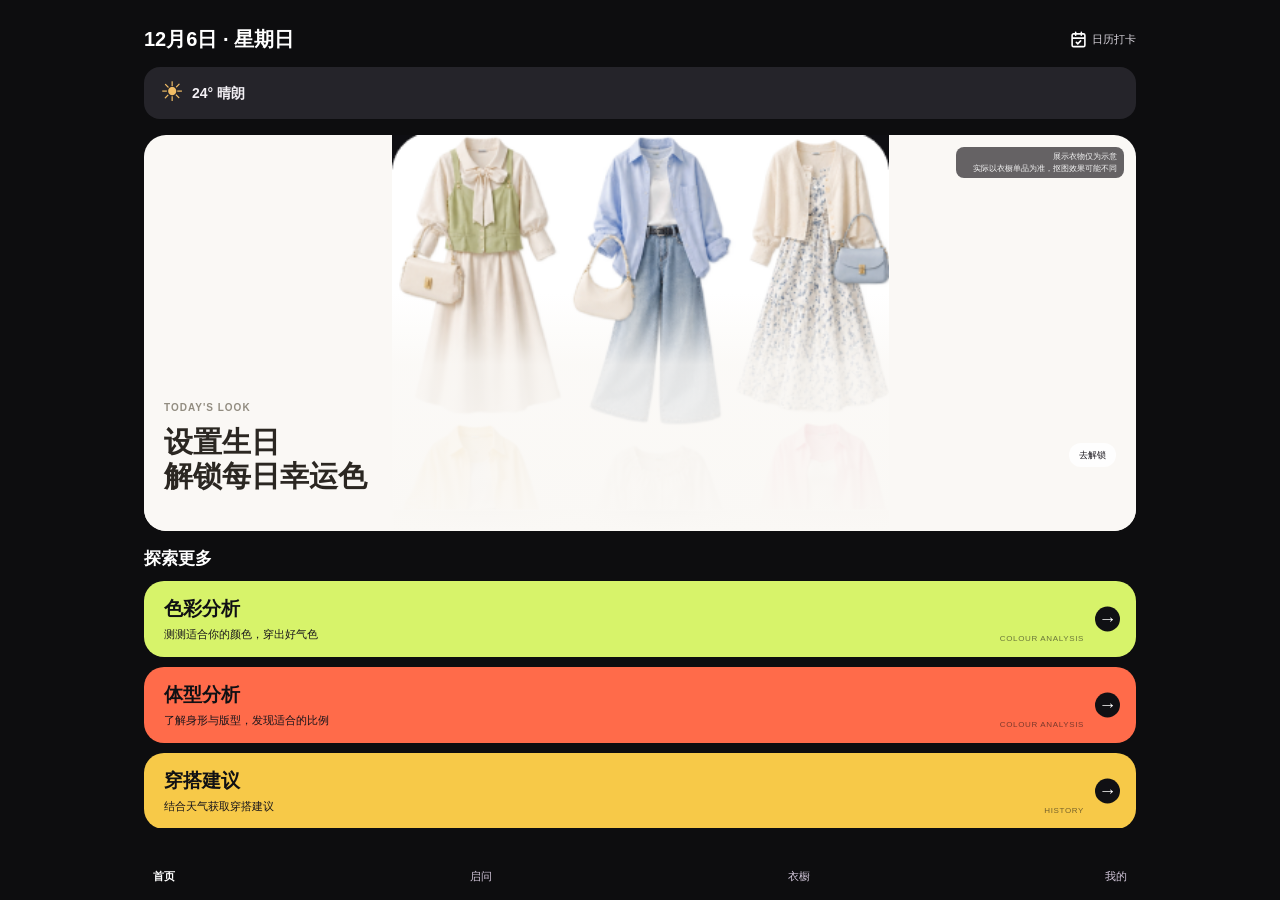
==== today-iphone16/index.html @ c018f38d "Add files via upload" ====
<!DOCTYPE html>
<html>
  <head>
    <link rel="stylesheet" href="./assets/uni.acefc0de.css">

    <meta charset="UTF-8" />
    <script>
      var coverSupport = 'CSS' in window && typeof CSS.supports === 'function' && (CSS.supports('top: env(a)') ||
        CSS.supports('top: constant(a)'))
      document.write(
        '<meta name="viewport" content="width=device-width, user-scalable=no, initial-scale=1.0, maximum-scale=1.0, minimum-scale=1.0' +
        (coverSupport ? ', viewport-fit=cover' : '') + '" />')
    </script>
    <title>东隅穿衣 · 今日穿搭 iPhone 16</title>
    <!--preload-links-->
    <!--app-context-->
    <script type="module" crossorigin src="./assets/index-OPzorDFA.js"></script>
    <link rel="stylesheet" crossorigin href="./assets/index-BBOlkGkH.css">
  </head>
  <body>
    <div id="app"><!--app-html--></div>
  </body>
</html>
---- today-iphone16/assets/uni.acefc0de.css ----
uni-image{width:320px;height:240px;display:inline-block;overflow:hidden;position:relative}uni-image[hidden]{display:none}uni-image>div{width:100%;height:100%;background-repeat:no-repeat}uni-image>img{-webkit-touch-callout:none;-webkit-user-select:none;user-select:none;display:block;position:absolute;top:0;left:0;width:100%;height:100%;opacity:0}uni-image>.uni-image-will-change{will-change:transform}uni-input{display:block;font-size:16px;line-height:1.4em;height:1.4em;min-height:1.4em;overflow:hidden}uni-input[hidden]{display:none}.uni-input-wrapper,.uni-input-placeholder,.uni-input-form,.uni-input-input{outline:none;border:none;padding:0;margin:0;text-decoration:inherit}.uni-input-wrapper,.uni-input-form{display:flex;position:relative;width:100%;height:100%;flex-direction:column;justify-content:center}.uni-input-placeholder,.uni-input-input{width:100%}.uni-input-placeholder{position:absolute;top:auto!important;left:0;color:gray;overflow:hidden;text-overflow:clip;white-space:pre;word-break:keep-all;pointer-events:none;line-height:inherit}.uni-input-input{position:relative;display:block;height:100%;background:none;color:inherit;opacity:1;font:inherit;line-height:inherit;letter-spacing:inherit;text-align:inherit;text-indent:inherit;text-transform:inherit;text-shadow:inherit}.uni-input-input[type=search]::-webkit-search-cancel-button,.uni-input-input[type=search]::-webkit-search-decoration{display:none}.uni-input-input::-webkit-outer-spin-button,.uni-input-input::-webkit-inner-spin-button{-webkit-appearance:none;appearance:none;margin:0}.uni-input-input[type=number]{-moz-appearance:textfield}.uni-input-input:disabled{-webkit-text-fill-color:currentcolor}uni-picker-view-column{flex:1;position:relative;height:100%;overflow:hidden}uni-picker-view-column[hidden]{display:none}.uni-picker-view-group{height:100%;overflow:hidden}.uni-picker-view-mask{transform:translateZ(0)}.uni-picker-view-indicator,.uni-picker-view-mask{position:absolute;left:0;width:100%;z-index:3;pointer-events:none}.uni-picker-view-mask{top:0;height:100%;margin:0 auto;background-image:linear-gradient(180deg,rgba(255,255,255,.95),rgba(255,255,255,.6)),linear-gradient(0deg,rgba(255,255,255,.95),rgba(255,255,255,.6));background-position:top,bottom;background-size:100% 102px;background-repeat:no-repeat;transform:translateZ(0)}.uni-picker-view-indicator{height:34px;top:50%;transform:translateY(-50%)}.uni-picker-view-content{position:absolute;top:0;left:0;width:100%;will-change:transform;padding:102px 0;cursor:pointer}.uni-picker-view-content>*{height:var(--picker-view-column-indicator-height);overflow:hidden}.uni-picker-view-indicator:before{top:0;border-top:1px solid #e5e5e5;transform-origin:0 0;transform:scaleY(.5)}.uni-picker-view-indicator:after{bottom:0;border-bottom:1px solid #e5e5e5;transform-origin:0 100%;transform:scaleY(.5)}.uni-picker-view-indicator:after,.uni-picker-view-indicator:before{content:" ";position:absolute;left:0;right:0;height:1px;color:#e5e5e5}uni-picker-view{display:block}.uni-picker-view-wrapper{display:flex;position:relative;overflow:hidden;height:100%}uni-picker-view[hidden]{display:none}.uni-scroll-view-refresher{position:relative;overflow:hidden;flex-shrink:0}.uni-scroll-view-refresher-container{position:absolute;width:100%;bottom:0;display:flex;flex-direction:column-reverse}.uni-scroll-view-refresh{position:absolute;top:0;left:0;right:0;bottom:0;display:flex;flex-direction:row;justify-content:center;align-items:center}.uni-scroll-view-refresh-inner{display:flex;align-items:center;justify-content:center;line-height:0;width:40px;height:40px;border-radius:50%;background-color:#fff;box-shadow:0 1px 6px rgba(0,0,0,.118),0 1px 4px rgba(0,0,0,.118)}.uni-scroll-view-refresh__spinner{transform-origin:center center;animation:uni-scroll-view-refresh-rotate 2s linear infinite}.uni-scroll-view-refresh__spinner>circle{stroke:currentColor;stroke-linecap:round;animation:uni-scroll-view-refresh-dash 2s linear infinite}@keyframes uni-scroll-view-refresh-rotate{0%{transform:rotate(0)}to{transform:rotate(360deg)}}@keyframes uni-scroll-view-refresh-dash{0%{stroke-dasharray:1,200;stroke-dashoffset:0}50%{stroke-dasharray:89,200;stroke-dashoffset:-35px}to{stroke-dasharray:89,200;stroke-dashoffset:-124px}}@keyframes once-show{0%{top:0}}uni-resize-sensor,uni-resize-sensor>div{position:absolute;left:0;top:0;right:0;bottom:0;overflow:hidden}uni-resize-sensor{display:block;z-index:-1;visibility:hidden;animation:once-show 1ms}uni-resize-sensor>div>div{position:absolute;left:0;top:0}uni-resize-sensor>div:first-child>div{width:100000px;height:100000px}uni-resize-sensor>div:last-child>div{width:200%;height:200%}uni-scroll-view{display:block;width:100%}uni-scroll-view[hidden]{display:none}.uni-scroll-view{position:relative;-webkit-overflow-scrolling:touch;width:100%;height:100%;max-height:inherit}.uni-scroll-view-scrollbar-hidden::-webkit-scrollbar{display:none}.uni-scroll-view-scrollbar-hidden{-moz-scrollbars:none;scrollbar-width:none}.uni-scroll-view-content{width:100%;height:100%}uni-text[selectable]{cursor:auto;-webkit-user-select:text;user-select:text}uni-text{white-space:pre-line}uni-view{display:block}uni-view[hidden]{display:none}uni-actionsheet{display:block;box-sizing:border-box}.uni-actionsheet{position:fixed;left:6px;right:6px;bottom:6px;transform:translateY(100%);backface-visibility:hidden;z-index:999;visibility:hidden;transition:transform .3s,visibility .3s}.uni-actionsheet.uni-actionsheet_toggle{visibility:visible;transform:translate(0)}.uni-actionsheet *{box-sizing:border-box}.uni-actionsheet__menu,.uni-actionsheet__action{border-radius:5px;background-color:#fcfcfd}.uni-actionsheet__action{margin-top:6px}.uni-actionsheet__cell,.uni-actionsheet__title{position:relative;padding:10px 6px;text-align:center;font-size:18px;text-overflow:ellipsis;overflow:hidden;cursor:pointer}.uni-actionsheet__title{position:absolute;top:0;right:0;left:0;z-index:1;color:var(--UI-FG);background-color:#fff;border-radius:5px 5px 0 0;border-bottom:1px solid #e5e5e5}.uni-actionsheet__cell:before{content:" ";position:absolute;left:0;top:0;right:0;height:1px;border-top:1px solid #e5e5e5;color:#e5e5e5;transform-origin:0 0;transform:scaleY(.5)}.uni-actionsheet__cell:active{background-color:#ececec}.uni-actionsheet__cell:first-child:before{display:none}@media screen and (min-width: 500px) and (min-height: 500px){.uni-mask.uni-actionsheet__mask{background:none}.uni-actionsheet{width:300px;left:50%;right:auto;top:50%;bottom:auto;transform:translate(-50%,-50%);opacity:0;transition:opacity .3s,visibility .3s}.uni-actionsheet.uni-actionsheet_toggle{opacity:1;transform:translate(-50%,-50%)}.uni-actionsheet__menu{box-shadow:0 0 20px 5px rgba(0,0,0,.3)}.uni-actionsheet__action{display:none}}uni-modal{position:fixed;top:0;right:0;bottom:0;left:0;z-index:999;display:block;box-sizing:border-box}.uni-modal{position:fixed;z-index:999;width:80%;max-width:300px;top:50%;left:50%;transform:translate(-50%,-50%);background-color:#fff;text-align:center;border-radius:3px;overflow:hidden}.uni-modal *{box-sizing:border-box}.uni-modal__hd{padding:1em 1.6em .3em}.uni-modal__title{font-weight:400;font-size:18px;word-wrap:break-word;word-break:break-all;white-space:pre-wrap;overflow:hidden;text-overflow:ellipsis;display:-webkit-box;-webkit-line-clamp:2;-webkit-box-orient:vertical}.uni-modal__bd{padding:1.3em 1.6em;min-height:40px;font-size:15px;line-height:1.4;word-wrap:break-word;word-break:break-all;white-space:pre-wrap;color:#999;max-height:400px;overflow-x:hidden;overflow-y:auto}.uni-modal__textarea{resize:none;border:0;margin:0;width:90%;padding:10px;font-size:20px;outline:none;border:none;background-color:#eee;text-decoration:inherit;line-height:1.2}.uni-modal__ft{position:relative;line-height:48px;font-size:18px;display:flex}.uni-modal__ft:after{content:" ";position:absolute;left:0;top:0;right:0;height:1px;border-top:1px solid #d5d5d6;color:#d5d5d6;transform-origin:0 0;transform:scaleY(.5)}.uni-modal__btn{display:block;flex:1;color:#3cc51f;text-decoration:none;-webkit-tap-highlight-color:rgba(0,0,0,0);position:relative;cursor:pointer}.uni-modal__btn:active{background-color:#eee}.uni-modal__btn:after{content:" ";position:absolute;left:0;top:0;width:1px;bottom:0;border-left:1px solid #d5d5d6;color:#d5d5d6;transform-origin:0 0;transform:scaleX(.5)}.uni-modal__btn:first-child:after{display:none}.uni-modal__btn_default{color:#353535}.uni-modal__btn_primary{color:#007aff}uni-toast{position:fixed;top:0;right:0;bottom:0;left:0;z-index:999;display:block;box-sizing:border-box;pointer-events:none;font-size:16px}uni-toast .uni-sample-toast{position:fixed;z-index:999;top:50%;left:50%;transform:translate(-50%,-50%);text-align:center;width:max-content;max-width:80%;max-width:min(200px,80%);box-sizing:border-box;padding:12px 20px;background-color:rgba(76,76,76,.95);border-radius:10px}uni-toast .uni-simple-toast__text{display:-webkit-box;-webkit-box-orient:vertical;-webkit-line-clamp:2;overflow:hidden;margin:0;color:#fff;font-size:16px;line-height:1.4;text-align:center;max-width:100%;word-break:break-word;white-space:normal}uni-toast .uni-sample-toast.uni-toast--top{top:12px;top:calc(12px + env(safe-area-inset-top,0px));transform:translate(-50%)}uni-toast .uni-sample-toast.uni-toast--bottom{top:auto;bottom:12px;bottom:calc(12px + env(safe-area-inset-bottom,0px));transform:translate(-50%)}uni-toast .uni-mask{pointer-events:auto}uni-toast .uni-toast{position:fixed;z-index:999;width:140px;height:140px;display:flex;flex-direction:column;align-items:center;justify-content:center;top:50%;left:50%;transform:translate(-50%,-50%);background:rgba(76,76,76,.95);text-align:center;border-radius:10px;color:#fff}.uni-toast *{box-sizing:border-box}uni-toast .uni-toast__icon{margin:0;flex-shrink:0;width:36px!important;height:36px!important;object-fit:contain;vertical-align:baseline!important}.uni-icon_toast{margin:15px 0 0}.uni-icon_toast.uni-icon-success-no-circle:before{color:#fff;font-size:55px}.uni-icon_toast.uni-loading{margin:20px 0 0;width:38px;height:38px;vertical-align:baseline}uni-toast .uni-toast__content{display:-webkit-box;-webkit-box-orient:vertical;-webkit-line-clamp:2;margin:16px 0 0;padding:0 8px;max-width:100%;overflow:hidden;font-size:16px;line-height:1.4;color:#fff;word-break:break-word;white-space:normal}uni-picker{position:relative;display:block;cursor:pointer}uni-picker[hidden]{display:none}uni-picker[disabled]{cursor:not-allowed}.uni-picker-container{display:none;position:fixed;left:0;right:0;top:0;bottom:0;box-sizing:border-box;z-index:999;font-size:16px}.uni-picker-container .uni-picker-custom *{box-sizing:border-box}.uni-picker-container .uni-picker-custom{position:fixed;left:0;bottom:0;transform:translateY(100%);backface-visibility:hidden;z-index:999;width:100%;background-color:#fff;visibility:hidden;transition:transform .3s,visibility .3s}.uni-picker-container .uni-picker-custom.uni-picker-toggle{visibility:visible;transform:translate(0)}.uni-picker-container .uni-picker-content{position:relative;display:block;width:100%;height:238px;background-color:#fff}.uni-picker-container .uni-picker-item{padding:0;height:34px;line-height:34px;text-align:center;color:#000;text-overflow:ellipsis;white-space:nowrap;overflow:hidden;cursor:pointer}.uni-picker-container .uni-picker-header{display:block;position:relative;text-align:center;width:100%;height:45px}.uni-picker-container .uni-picker-header:after{content:"";position:absolute;left:0;bottom:0;right:0;height:1px;clear:both;border-bottom:1px solid #e5e5e5;color:#e5e5e5;transform-origin:0 100%;transform:scaleY(.5)}.uni-picker-container .uni-picker-action{display:block;max-width:50%;top:0;height:100%;box-sizing:border-box;padding:0 14px;font-size:17px;line-height:45px;overflow:hidden;cursor:pointer}.uni-picker-container .uni-picker-action.uni-picker-action-cancel{float:left;color:#888}.uni-picker-container .uni-picker-action.uni-picker-action-confirm{float:right;color:#007aff}.uni-picker-container .uni-picker-select{display:none}.uni-picker-system{position:absolute;display:none;display:block;top:0;left:0;width:100%;height:100%;overflow:hidden}.uni-picker-system>.uni-picker-system_input{position:absolute;border:none;height:100%;opacity:0;cursor:pointer}.uni-picker-system>.uni-picker-system_input.firefox{top:0;left:0;width:100%}.uni-picker-system>.uni-picker-system_input.chrome{top:0;left:0;width:2em;font-size:32px;height:32px}@media screen and (min-width: 500px) and (min-height: 500px){.uni-mask.uni-picker-mask{background:none}.uni-picker-container .uni-picker-custom{width:300px!important;left:50%;right:auto;top:50%;bottom:auto;transform:translate(-50%,-50%);opacity:0;border-radius:5px;transition:opacity .3s,visibility .3s;box-shadow:0 0 20px 5px rgba(0,0,0,.3)}.uni-picker-container .uni-picker-header{border-radius:5px 5px 0 0}.uni-picker-container .uni-picker-content{transform:translate(0 0);overflow:hidden;border-radius:0 0 5px 5px}.uni-picker-container .uni-picker-custom.uni-picker-toggle{opacity:1;transform:translate(-50%,-50%)}.uni-selector-select .uni-picker-header,.uni-selector-select .uni-picker-content{display:none}.uni-selector-select .uni-picker-select{display:block;max-height:300px;overflow:auto;background-color:#fff;border-radius:5px;padding:6px 0}.uni-selector-select .uni-picker-item{padding:0 10px;color:#555}.uni-selector-select .uni-picker-item:hover{background-color:#f6f6f6}.uni-selector-select .uni-picker-item.selected{color:#007aff}}
---- today-iphone16/assets/index-BBOlkGkH.css ----
*{margin:0;-webkit-tap-highlight-color:transparent}html,body{-webkit-user-select:none;-moz-user-select:none;user-select:none;width:100%;height:100%}body{overflow-x:hidden;font-size:16px}uni-app,uni-page,uni-page-wrapper,uni-page-body{display:block;box-sizing:border-box;width:100%}uni-page-wrapper{position:relative}#app,uni-app,uni-page,uni-page-wrapper{height:100%}.uni-mask{position:fixed;z-index:999;top:0;right:0;left:0;bottom:0;background:rgba(0,0,0,.5)}.uni-fade-enter-active,.uni-fade-leave-active{transition-duration:.25s;transition-property:opacity;transition-timing-function:ease}.uni-fade-enter-from,.uni-fade-leave-active{opacity:0}.uni-loading,uni-button[loading]:before{background-color:transparent;background-image:url(data:image/svg+xml;base64,\ [base64]);background-repeat:no-repeat}.uni-loading{width:20px;height:20px;display:inline-block;vertical-align:middle;animation:uni-loading 1s steps(12,end) infinite;background-size:100%}@keyframes uni-loading{0%{transform:rotate3d(0,0,1,0)}to{transform:rotate3d(0,0,1,360deg)}}html{--primary-color: #007aff;--UI-BG: #fff;--UI-BG-1: #f7f7f7;--UI-BG-2: #fff;--UI-BG-3: #f7f7f7;--UI-BG-4: #4c4c4c;--UI-BG-5: #fff;--UI-FG: #000;--UI-FG-0: rgba(0, 0, 0, .9);--UI-FG-HALF: rgba(0, 0, 0, .9);--UI-FG-1: rgba(0, 0, 0, .5);--UI-FG-2: rgba(0, 0, 0, .3);--UI-FG-3: rgba(0, 0, 0, .1)}uni-page[data-type] uni-page-body{background-color:transparent}body:after{position:fixed;content:"";left:-1000px;top:-1000px;animation:shadow-preload .1s;animation-delay:3s}@keyframes shadow-preload{0%{background-image:url(https://cdn.dcloud.net.cn/img/shadow-grey.png)}to{background-image:url(https://cdn.dcloud.net.cn/img/shadow-grey.png)}}.uni-async-error{position:absolute;left:0;right:0;top:0;bottom:0;color:#999;padding:100px 10px;text-align:center}.uni-async-loading{box-sizing:border-box;width:100%;padding:50px;text-align:center}.uni-async-loading .uni-loading{width:30px;height:30px}uni-page-body{box-sizing:border-box}
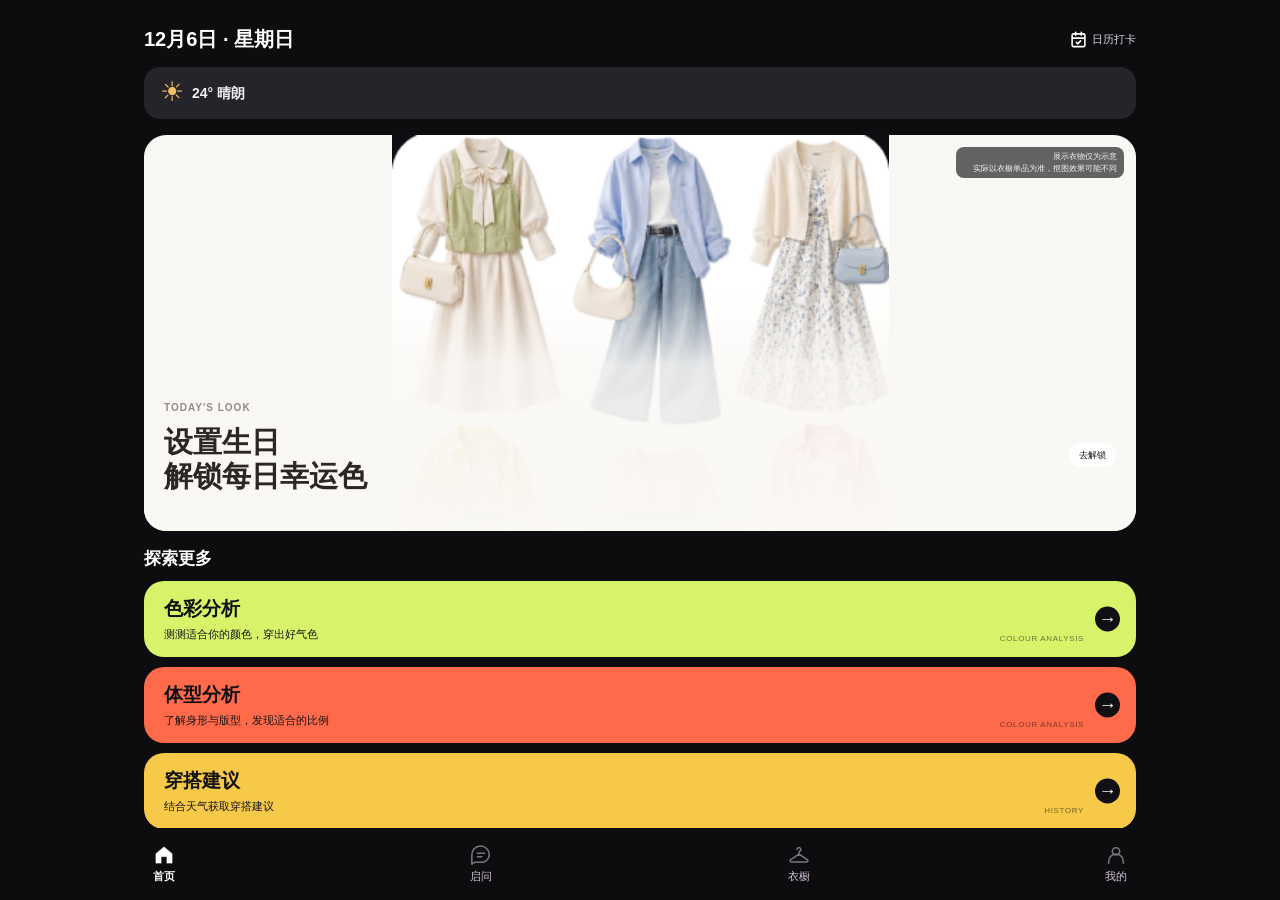
==== commit 76ce6f4c: "Add files via upload" ====
--- a/today-iphone16/index.html
+++ b/today-iphone16/index.html
@@ -1,7 +1,7 @@
 <!DOCTYPE html>
 <html>
   <head>
-    <link rel="stylesheet" href="./assets/uni.acefc0de.css">
+    <link rel="stylesheet" href="./assets/uni.acefc0de.css?v=12">
 
     <meta charset="UTF-8" />
     <script>
@@ -14,8 +14,8 @@
     <title>东隅穿衣 · 今日穿搭 iPhone 16</title>
     <!--preload-links-->
     <!--app-context-->
-    <script type="module" crossorigin src="./assets/index-OPzorDFA.js"></script>
-    <link rel="stylesheet" crossorigin href="./assets/index-BBOlkGkH.css">
+    <script type="module" crossorigin src="./assets/index-OPzorDFA.js?v=12"></script>
+    <link rel="stylesheet" crossorigin href="./assets/index-BBOlkGkH.css?v=12">
   </head>
   <body>
     <div id="app"><!--app-html--></div>
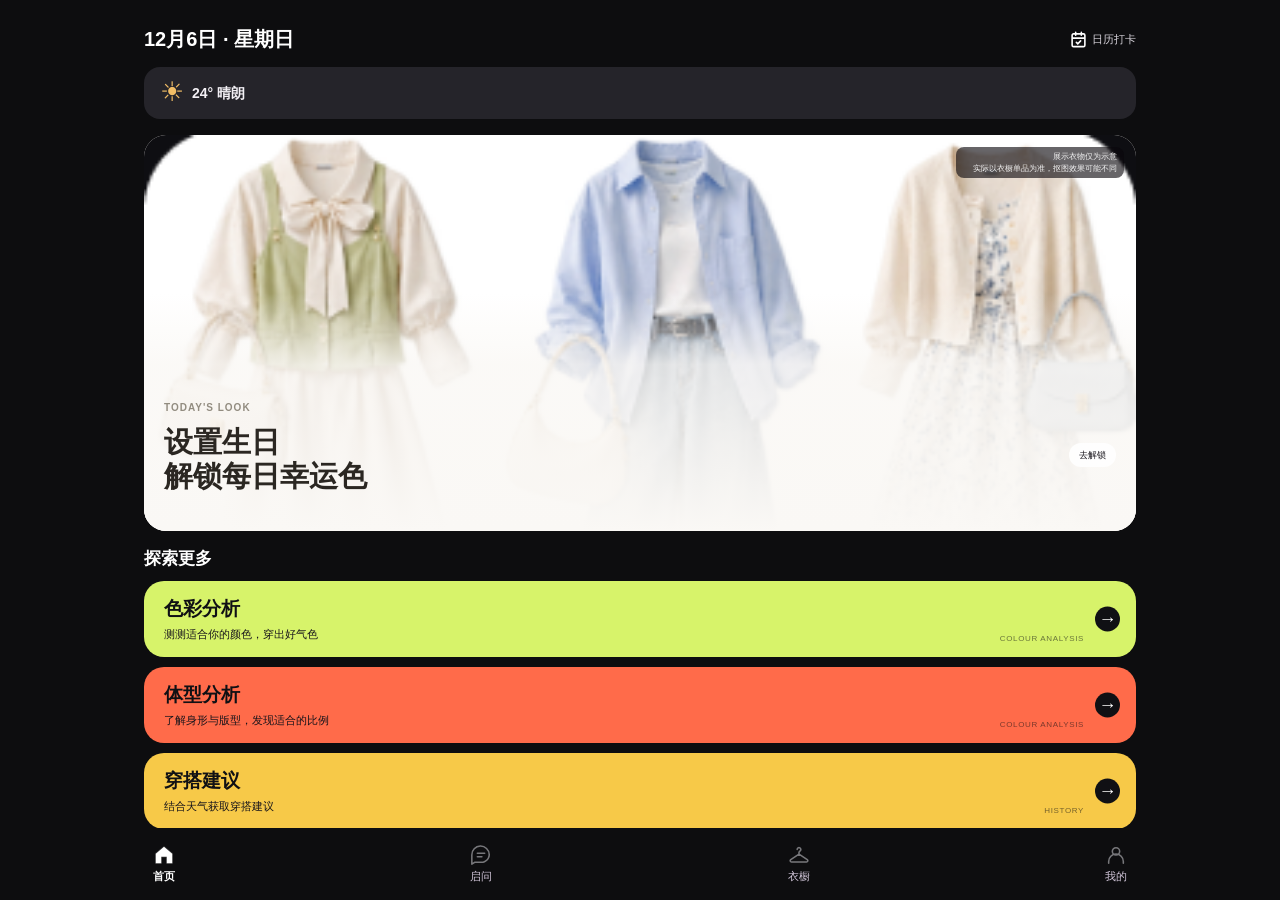
==== commit b7a7087f: "Add files via upload" ====
--- a/today-iphone16/index.html
+++ b/today-iphone16/index.html
@@ -14,7 +14,7 @@
     <title>东隅穿衣 · 今日穿搭 iPhone 16</title>
     <!--preload-links-->
     <!--app-context-->
-    <script type="module" crossorigin src="./assets/index-OPzorDFA.js?v=12"></script>
+    <script type="module" crossorigin src="./assets/index-B4yg6vt7.js?v=12"></script>
     <link rel="stylesheet" crossorigin href="./assets/index-BBOlkGkH.css?v=12">
   </head>
   <body>
